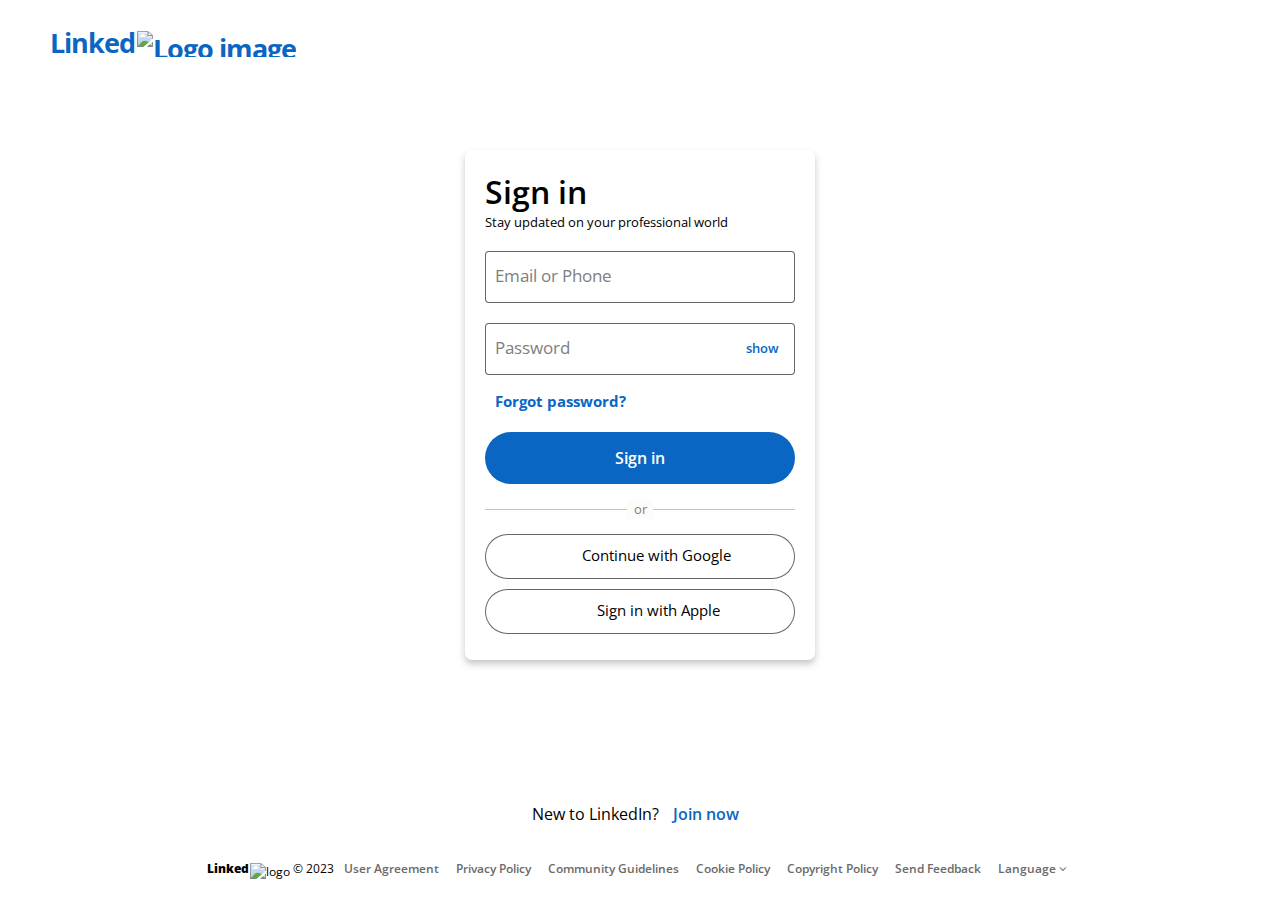
==== index.html @ b1aeb9d1 "3" ====
<!DOCTYPE html>
<html lang="en">

<head>
    <meta charset="UTF-8">
    <meta name="viewport" content="width=device-width, initial-scale=1.0">
    <title>LinkedIn Login, Sign in | LinkedIn</title>
    <link rel="icon" type="image/x-icon" href="/assets/favicon.ico">
    <!-- font-awesome link -->
    <link rel="stylesheet" href="https://cdnjs.cloudflare.com/ajax/libs/font-awesome/4.7.0/css/font-awesome.min.css">
    <!-- link styles sheet -->
    <link rel="stylesheet" href="styles.css">
    <script type="text/javascript" src="javascript.js"></script>
</head>

<body>
    <!-- Nav Bar -->
    <nav>
        <a href="index.html" class="logo_text">Linked<span><img class="logo_img" src="/assets/logo.png"
                    alt="Logo image"></span></a>
    </nav>

    <!-- Contant -->
    <div class="center">
        <h1>Sign in</h1>
        <p>Stay updated on your professional world</p>

        <div class="input-data">
            <input type="text" id="username" required>
            <label>Email or Phone</label>
        </div>

        <div class="input-data">
            <input type="password" id="password" required>
            <label>Password</label>

            <span class="hide_show" id="hide_show">
                <button style="display: block;" class="show" id="show">show</button>
                <button style="display: none;" class="hide" id="hide">hide</button>
            </span>
        </div>

        <div class="Forgotpassword">
            <a href="#">Forgot password?</a>
        </div>
        <div>
            <button class="Signin_button" type="button">Sign in</button>
        </div>

        <div class="divider">
            <hr class="hr-text" data-content="or">
        </div>

        <div>
            <button class="Signin_option_button google_button" type="button">Continue with Google </button>
            <button class="Signin_option_button apple_button" type="button"> Sign in with Apple</button>
        </div>
    </div>

    <div class="join-button">
        New to LinkedIn? <a href="#">Join now</a>
    </div>

    <!-- Footer  -->
    <footer>
        <label>Linked<span style="font-weight: normal;"><img src="assets/footer.png" alt="logo"> &copy;
                2023</span></label>
        <a href="#">User Agreement</a>
        <a href="#">Privacy Policy</a>
        <a href="#">Community Guidelines</a>
        <a href="#">Cookie Policy</a>
        <a href="#">Copyright Policy</a>
        <a href="#">Send Feedback</a>
        <a class="language" href="#">Language <span> <i class="fa fa-angle-down"></i></span></a>
    </footer>

</body>

</html>
---- styles.css ----
@import url('https://fonts.googleapis.com/css?family=Open Sans');
*{
    margin: 0;
    padding: 0;
    box-sizing: border-box;
    font-family: 'Open Sans';
}

body{
    margin: 0;
    padding: 0;
    height: 100vh;
    overflow: hidden;
  }

nav{
    padding: 25px 10px 0px 50px;
    margin: auto;
}
.logo_text{
    font-size: 20pt;
    font-weight: 700;
    color: #0A66C2;
    text-decoration: none;
    text-align: center;
    margin: auto;
    letter-spacing: -1px;
}

.logo_img{
    height: 30px;
    position: absolute;
    top: 29px;
    padding: 2px;
}

a{
    text-decoration: none;
}

.center{
    position: absolute;
    top: 45%;
    left: 50%;
    transform: translate(-50%, -50%);
    width: 350px;
    height: 510px;
    background: white;
    border-radius: 7px;
    box-shadow: 0px 4px 7px 0px #8888887a;
    padding: 20px;
  }

.center h1{
    font-weight: 600;
  }

.center p {
    font-size: 10pt;
  }

.input-data{
    height: 52px;
    width: 100%;
    margin-top: 20px;
    position: relative;
}

.input-data input{
    font-size: 13pt;
    height: 100%;
    width: 100%;
    border-radius: 4px;
    padding-left: 10px;
    padding-top: 15px;
    border: 1px solid rgba(0, 0, 0, 0.6);
}

.input-data input:focus{
    outline: 1px solid #0A66C2;
    border: 1px solid #0A66C2;
}

.input-data input:focus ~ label,
.input-data input:valid ~ label{
    transform: translateY(-15px);
    font-size: 10pt;
    color: #000;
}

.input-data label{
    position: absolute;
    font-size: 17px;
    bottom: 16px;
    left: 10px;
    color: gray;
    pointer-events: none;
    transition: all 0.2s ease;
}

.hide_show{
    position: absolute;
    right: 5px;
    top: 12px;
} 

.hide_show button{
    color: #0A66C2;
    background-color: transparent;
    border:  1px solid transparent; 
    font-weight: 600;
    padding: 3px 10px;
    border-radius: 50px;
}

.hide_show button:hover{
    background-color: #0a66c23d;
    border: 1px solid transparent;
}

.hide_show label{
    color: #0A66C2;
    font-size: 10pt !important; 
    font-weight: 600;
}

.Forgotpassword{
    margin-top: 15px;
}

.Forgotpassword a{
    font-size: 11pt;
    font-weight: bold;
    color: #0A66C2;
    padding: 5px 10px;
    border-radius: 50px;
    background-color: transparent;
    border: none;
}

.Forgotpassword a:hover{
    background-color: #0a66c23d;
    text-decoration: underline;
}

.Signin_button{
    margin-top: 20px;
    width: 100%;
    height: 52px;
    border-radius: 50px;
    border: none;
    cursor: pointer;
    background-color: #0A66C2;
    color: white;
    font-size: 12pt;
    font-weight: 600;
}

.Signin_button:hover{
    background-color: #004589;
}

.Signin_option_button{
    margin-top: 10px;
    width: 100%;
    height: 45px;
    border-radius: 50px;
    border: 1px solid rgba(0, 0, 0, 0.6);
    font-size: 11pt;
    background-color: white;
}

.Signin_option_button:hover{
    background-color: #c1c1c153;
    border-width: 2px;
}

.google_button:before {
    background: url("assets/google.png") no-repeat scroll center center / 100% auto rgba(0, 0, 0, 0);
    content: "";
    display: inline-block;
    color: #fff;
    height: 20px;
    margin-right: 13px;
    position: relative;
    top: -2px;
    vertical-align: middle;
    width: 20px;
}

.apple_button:before {
    background: url("assets/apple.png") no-repeat scroll center center / 100% auto rgba(0, 0, 0, 0);
    content: "";
    display: inline-block;
    color: #fff;
    height: 20px;
    margin-right: 13px;
    position: relative;
    top: -2px;
    vertical-align: middle;
    width: 20px;
}

.divider{
    padding-top: 15px;
    padding-bottom: 5px;
    text-align: center;
}


.hr-text {
    position: relative;
    outline: 0;
    border: 0;
    color: black;
    text-align: center;
    font-size: 10pt;
    height: 1.5em;
    &:before {
      content: '';
      background: #81807874;
      position: absolute;
      left: 0;
      top: 50%;
      width: 100%;
      height: 0.5px;
    }
    &:after {
      content: attr(data-content);
      position: relative;
      display: inline-block;
      color: black;
      padding: 0 .5em;
      line-height: 1.5em;
      color: #818078;
      background-color: #fcfcfa;
    }
  }

.join-button{
    position: absolute;
    left:0;
    right:0;
    bottom: 75px;
    text-align: center;
  }

.join-button a{
    padding: 5px 10px;
    border-radius: 50px;
    background-color: transparent;
    border: none;
    color: #0A66C2; 
    font-weight: 600;
}

.join-button a:hover{
    background-color: #0a66c23d;
    text-decoration: underline;
}

  footer {
    position:absolute;
    left:0;
    right:0;
    bottom:0;
    height: 40px;
    text-align: center;
    font-size: 9pt;
    font-weight: 600;
    
  }

  footer a{
    padding-left: 7px;
    padding-right: 7px;
    padding-bottom: 20px;
    color: #6b6b6b;
  }

  footer a:hover{
    text-decoration: underline;
  }

  .language:hover,
  .language span i:hover{
    color: #0A66C2;
    text-decoration: none;
  }

  footer label{
    font-weight: 800;
  }

  footer label img{
    height: 15px;
    position: relative;
    top: 3px;
    padding-left: 1px;
  }
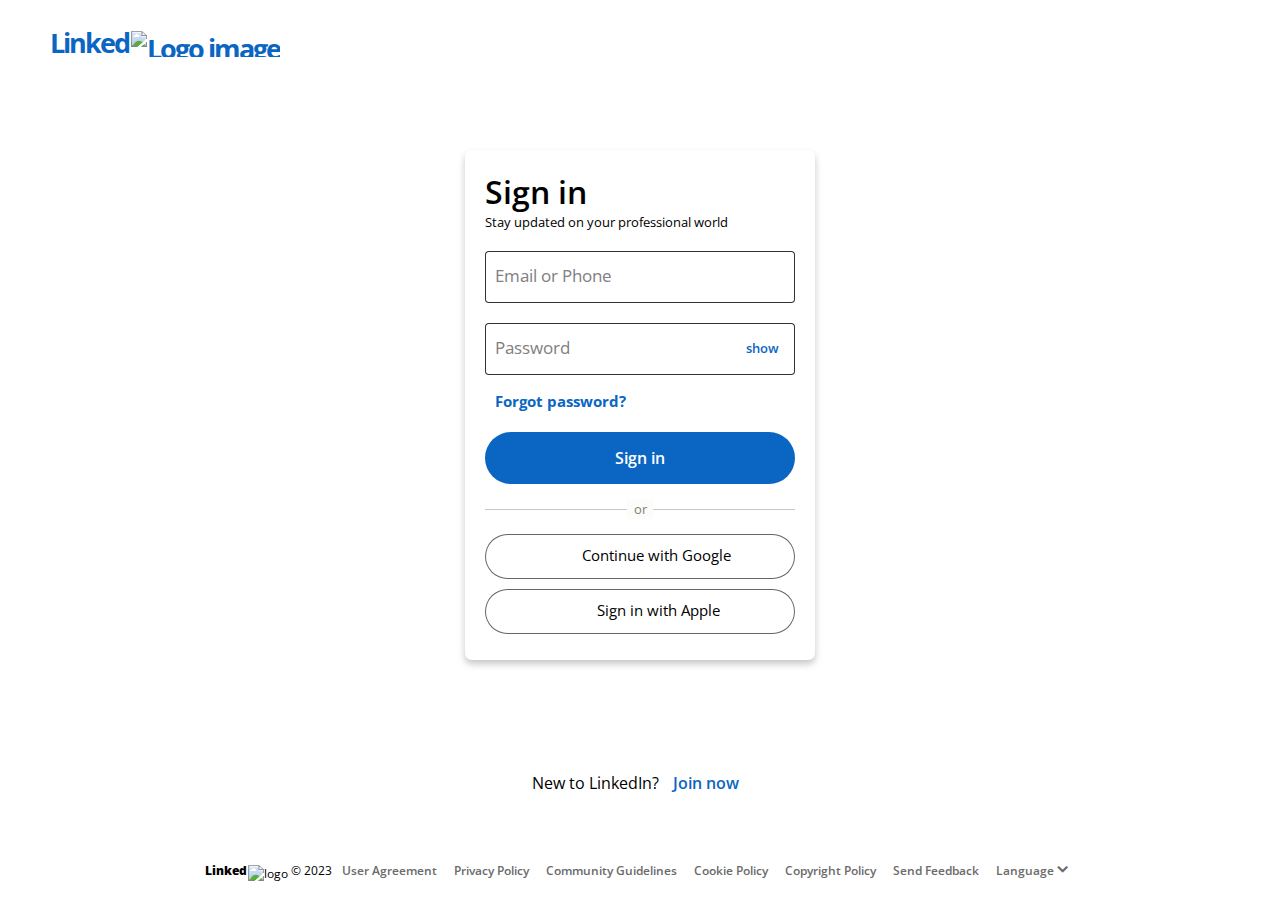
==== commit 2a3c54e4: "5" ====
--- a/index.html
+++ b/index.html
@@ -21,45 +21,49 @@
     </nav>
 
     <!-- Contant -->
-    <div class="center">
-        <h1>Sign in</h1>
-        <p>Stay updated on your professional world</p>
-
-        <div class="input-data">
-            <input type="text" id="username" required>
-            <label>Email or Phone</label>
+    <div style="display: flex; justify-content: space-between;">
+        <div class="center">
+            <h1>Sign in</h1>
+            <p>Stay updated on your professional world</p>
+    
+            <div class="input-data">
+                <input type="text" id="username" required>
+                <label>Email or Phone</label>
+            </div>
+    
+            <div class="input-data">
+                <input type="password" id="password" required>
+                <label>Password</label>
+    
+                <span class="hide_show" id="hide_show">
+                    <button style="display: block;" class="show" id="show">show</button>
+                    <button style="display: none;" class="hide" id="hide">hide</button>
+                </span>
+            </div>
+    
+            <div class="Forgotpassword">
+                <a href="#">Forgot password?</a>
+            </div>
+            <div>
+                <button class="Signin_button" type="button">Sign in</button>
+            </div>
+    
+            <div class="divider">
+                <hr class="hr-text" data-content="or">
+            </div>
+    
+            <div>
+                <button class="Signin_option_button google_button" type="button">Continue with Google </button>
+                <button class="Signin_option_button apple_button" type="button"> Sign in with Apple</button>
+            </div>
+        </div>
+    
+        <div class="join-button">
+            New to LinkedIn? <a href="#">Join now</a>
         </div>
 
-        <div class="input-data">
-            <input type="password" id="password" required>
-            <label>Password</label>
-
-            <span class="hide_show" id="hide_show">
-                <button style="display: block;" class="show" id="show">show</button>
-                <button style="display: none;" class="hide" id="hide">hide</button>
-            </span>
-        </div>
-
-        <div class="Forgotpassword">
-            <a href="#">Forgot password?</a>
-        </div>
-        <div>
-            <button class="Signin_button" type="button">Sign in</button>
-        </div>
-
-        <div class="divider">
-            <hr class="hr-text" data-content="or">
-        </div>
-
-        <div>
-            <button class="Signin_option_button google_button" type="button">Continue with Google </button>
-            <button class="Signin_option_button apple_button" type="button"> Sign in with Apple</button>
-        </div>
     </div>
-
-    <div class="join-button">
-        New to LinkedIn? <a href="#">Join now</a>
-    </div>
+    
 
     <!-- Footer  -->
     <footer>
--- a/styles.css
+++ b/styles.css
@@ -1,300 +1,372 @@
 @import url('https://fonts.googleapis.com/css?family=Open Sans');
-*{
-    margin: 0;
-    padding: 0;
-    box-sizing: border-box;
-    font-family: 'Open Sans';
-}
-
-body{
-    margin: 0;
-    padding: 0;
-    height: 100vh;
-    overflow: hidden;
-  }
-
-nav{
-    padding: 25px 10px 0px 50px;
-    margin: auto;
-}
-.logo_text{
-    font-size: 20pt;
-    font-weight: 700;
-    color: #0A66C2;
-    text-decoration: none;
-    text-align: center;
-    margin: auto;
-    letter-spacing: -1px;
-}
-
-.logo_img{
-    height: 30px;
+@import url('https://fonts.cdnfonts.com/css/sequel');
+
+* {
+  margin: 0;
+  padding: 0;
+  box-sizing: border-box;
+  font-family: 'Open Sans';
+}
+
+body {
+  padding: 25px 50px;
+  height: 100vh;
+}
+
+nav {
+  padding: 0;
+  margin: auto;
+}
+
+.logo_text {
+  font-size: 20pt;
+  font-weight: 700;
+  color: #0A66C2;
+  text-decoration: none;
+  text-align: center;
+  margin: auto;
+  letter-spacing: -2px;
+}
+
+.logo_img {
+  height: 30px;
+  position: absolute;
+  top: 29px;
+  padding: 2px;
+}
+
+a {
+  text-decoration: none;
+}
+
+.center {
+  position: absolute;
+  top: 45%;
+  left: 50%;
+  transform: translate(-50%, -50%);
+  width: 350px;
+  height: 510px;
+  background: white;
+  border-radius: 7px;
+  box-shadow: 0px 4px 7px 0px #8888887a;
+  padding: 20px;
+}
+
+.center h1 {
+  font-weight: 600;
+}
+
+.center p {
+  font-size: 10pt;
+}
+
+.input-data {
+  height: 52px;
+  width: 100%;
+  margin-top: 20px;
+  position: relative;
+}
+
+.input-data input {
+  font-size: 13pt;
+  height: 100%;
+  width: 100%;
+  border-radius: 4px;
+  padding-left: 10px;
+  padding-top: 15px;
+  border: 1px solid rgba(0, 0, 0, 0.805);
+}
+
+.input-data input:focus {
+  outline: 1px solid #0A66C2;
+  border: 1px solid #0A66C2;
+}
+
+.input-data input:focus~label,
+.input-data input:valid~label {
+  transform: translateY(-15px);
+  font-size: 10pt;
+  color: #000;
+}
+
+.input-data label {
+  position: absolute;
+  font-size: 17px;
+  bottom: 16px;
+  left: 10px;
+  color: gray;
+  pointer-events: none;
+  transition: all 0.2s ease;
+}
+
+.hide_show {
+  position: absolute;
+  right: 5px;
+  top: 12px;
+}
+
+.hide_show button {
+  color: #0A66C2;
+  background-color: transparent;
+  border: 1px solid transparent;
+  font-weight: 600;
+  padding: 3px 10px;
+  border-radius: 50px;
+}
+
+.hide_show button:hover {
+  background-color: #0a66c23d !important;
+  border: 1px solid transparent;
+  cursor: pointer;
+}
+
+.hide_show label {
+  color: #0A66C2;
+  font-size: 10pt !important;
+  font-weight: 600;
+}
+
+.Forgotpassword {
+  margin-top: 15px;
+}
+
+.Forgotpassword a {
+  font-size: 11pt;
+  font-weight: bold;
+  color: #0A66C2;
+  padding: 5px 10px;
+  border-radius: 50px;
+  background-color: transparent;
+  border: none;
+}
+
+.Forgotpassword a:hover {
+  background-color: #0a66c23d;
+  text-decoration: underline;
+}
+
+.Signin_button {
+  margin-top: 20px;
+  width: 100%;
+  height: 52px;
+  border-radius: 50px;
+  border: none;
+  cursor: pointer;
+  background-color: #0A66C2;
+  color: white;
+  font-size: 12pt;
+  font-weight: 600;
+}
+
+.Signin_button:hover {
+  background-color: #004589;
+}
+
+.Signin_option_button {
+  margin-top: 10px;
+  width: 100%;
+  height: 45px;
+  border-radius: 50px;
+  border: 1px solid rgba(0, 0, 0, 0.6);
+  font-size: 11pt;
+  background-color: white;
+  cursor: pointer;
+}
+
+.Signin_option_button:hover {
+  background-color: #c1c1c153;
+  border-width: 2px;
+}
+
+.google_button:before {
+  background: url("assets/google.png") no-repeat scroll center center / 100% auto rgba(0, 0, 0, 0);
+  content: "";
+  display: inline-block;
+  color: #fff;
+  height: 20px;
+  margin-right: 13px;
+  position: relative;
+  top: -2px;
+  vertical-align: middle;
+  width: 20px;
+}
+
+.apple_button:before {
+  background: url("assets/apple.png") no-repeat scroll center center / 100% auto rgba(0, 0, 0, 0);
+  content: "";
+  display: inline-block;
+  color: #fff;
+  height: 20px;
+  margin-right: 13px;
+  position: relative;
+  top: -2px;
+  vertical-align: middle;
+  width: 20px;
+}
+
+.divider {
+  padding-top: 15px;
+  padding-bottom: 5px;
+  text-align: center;
+}
+
+.hr-text {
+  position: relative;
+  outline: 0;
+  border: 0;
+  color: black;
+  text-align: center;
+  font-size: 10pt;
+  height: 1.5em;
+
+  &:before {
+    content: '';
+    background: #81807874;
     position: absolute;
-    top: 29px;
-    padding: 2px;
-}
-
-a{
-    text-decoration: none;
-}
-
-.center{
-    position: absolute;
-    top: 45%;
+    left: 0;
+    top: 50%;
+    width: 100%;
+    height: 0.5px;
+  }
+
+  &:after {
+    content: attr(data-content);
+    position: relative;
+    display: inline-block;
+    color: black;
+    padding: 0 .5em;
+    line-height: 1.5em;
+    color: #818078;
+    background-color: #fcfcfa;
+  }
+}
+
+.join-button {
+  position: absolute;
+  top: 87%;
+  left: 50%;
+  transform: translate(-50%, -50%);
+  text-align: center;
+}
+
+.join-button a {
+  padding: 5px 10px;
+  border-radius: 50px;
+  background-color: transparent;
+  border: none;
+  color: #0A66C2;
+  font-weight: 600;
+}
+
+.join-button a:hover {
+  background-color: #0a66c23d;
+  text-decoration: underline;
+}
+
+footer {
+  position: absolute;
+  left: 0;
+  right: 0;
+  bottom: 0;
+  height: 40px;
+  text-align: center;
+  font-size: 9pt;
+  font-weight: 600;
+
+}
+
+footer a {
+  padding-left: 7px;
+  padding-right: 7px;
+  padding-bottom: 20px;
+  color: #6b6b6b;
+}
+
+footer a:hover {
+  text-decoration: underline;
+}
+
+.language span i{
+  font-size: 13pt;
+  font-weight: 600;
+}
+
+.language:hover,
+.language span i:hover {
+  color: #0A66C2;
+  text-decoration: none;
+}
+
+footer label {
+  font-weight: 800;
+}
+
+footer label img {
+  height: 15px;
+  position: relative;
+  top: 3px;
+  padding-left: 1px;
+}
+
+
+@media screen and (max-width: 768px) {
+
+  body {
+    padding: 25px 25px;
+  }
+
+  .center {
+    top: 51%;
     left: 50%;
-    transform: translate(-50%, -50%);
-    width: 350px;
+    width: 390px;
     height: 510px;
-    background: white;
-    border-radius: 7px;
-    box-shadow: 0px 4px 7px 0px #8888887a;
-    padding: 20px;
-  }
-
-.center h1{
-    font-weight: 600;
-  }
-
-.center p {
-    font-size: 10pt;
-  }
-
-.input-data{
-    height: 52px;
-    width: 100%;
-    margin-top: 20px;
-    position: relative;
-}
-
-.input-data input{
-    font-size: 13pt;
-    height: 100%;
-    width: 100%;
-    border-radius: 4px;
-    padding-left: 10px;
-    padding-top: 15px;
-    border: 1px solid rgba(0, 0, 0, 0.6);
-}
-
-.input-data input:focus{
-    outline: 1px solid #0A66C2;
-    border: 1px solid #0A66C2;
-}
-
-.input-data input:focus ~ label,
-.input-data input:valid ~ label{
-    transform: translateY(-15px);
-    font-size: 10pt;
-    color: #000;
-}
-
-.input-data label{
-    position: absolute;
-    font-size: 17px;
-    bottom: 16px;
-    left: 10px;
-    color: gray;
-    pointer-events: none;
-    transition: all 0.2s ease;
-}
-
-.hide_show{
-    position: absolute;
-    right: 5px;
-    top: 12px;
-} 
-
-.hide_show button{
-    color: #0A66C2;
-    background-color: transparent;
-    border:  1px solid transparent; 
-    font-weight: 600;
-    padding: 3px 10px;
-    border-radius: 50px;
-}
-
-.hide_show button:hover{
-    background-color: #0a66c23d;
-    border: 1px solid transparent;
-}
-
-.hide_show label{
-    color: #0A66C2;
-    font-size: 10pt !important; 
-    font-weight: 600;
-}
-
-.Forgotpassword{
-    margin-top: 15px;
-}
-
-.Forgotpassword a{
-    font-size: 11pt;
-    font-weight: bold;
-    color: #0A66C2;
-    padding: 5px 10px;
-    border-radius: 50px;
-    background-color: transparent;
-    border: none;
-}
-
-.Forgotpassword a:hover{
-    background-color: #0a66c23d;
-    text-decoration: underline;
-}
-
-.Signin_button{
-    margin-top: 20px;
-    width: 100%;
-    height: 52px;
-    border-radius: 50px;
-    border: none;
-    cursor: pointer;
-    background-color: #0A66C2;
-    color: white;
-    font-size: 12pt;
-    font-weight: 600;
-}
-
-.Signin_button:hover{
-    background-color: #004589;
-}
-
-.Signin_option_button{
-    margin-top: 10px;
-    width: 100%;
-    height: 45px;
-    border-radius: 50px;
-    border: 1px solid rgba(0, 0, 0, 0.6);
-    font-size: 11pt;
-    background-color: white;
-}
-
-.Signin_option_button:hover{
-    background-color: #c1c1c153;
-    border-width: 2px;
-}
-
-.google_button:before {
-    background: url("assets/google.png") no-repeat scroll center center / 100% auto rgba(0, 0, 0, 0);
-    content: "";
-    display: inline-block;
-    color: #fff;
-    height: 20px;
-    margin-right: 13px;
-    position: relative;
-    top: -2px;
-    vertical-align: middle;
-    width: 20px;
-}
-
-.apple_button:before {
-    background: url("assets/apple.png") no-repeat scroll center center / 100% auto rgba(0, 0, 0, 0);
-    content: "";
-    display: inline-block;
-    color: #fff;
-    height: 20px;
-    margin-right: 13px;
-    position: relative;
-    top: -2px;
-    vertical-align: middle;
-    width: 20px;
-}
-
-.divider{
-    padding-top: 15px;
-    padding-bottom: 5px;
-    text-align: center;
-}
-
-
-.hr-text {
-    position: relative;
-    outline: 0;
-    border: 0;
-    color: black;
-    text-align: center;
-    font-size: 10pt;
-    height: 1.5em;
-    &:before {
-      content: '';
-      background: #81807874;
-      position: absolute;
-      left: 0;
-      top: 50%;
-      width: 100%;
-      height: 0.5px;
-    }
-    &:after {
-      content: attr(data-content);
-      position: relative;
-      display: inline-block;
-      color: black;
-      padding: 0 .5em;
-      line-height: 1.5em;
-      color: #818078;
-      background-color: #fcfcfa;
-    }
-  }
-
-.join-button{
-    position: absolute;
-    left:0;
-    right:0;
-    bottom: 75px;
-    text-align: center;
-  }
-
-.join-button a{
-    padding: 5px 10px;
-    border-radius: 50px;
-    background-color: transparent;
-    border: none;
-    color: #0A66C2; 
-    font-weight: 600;
-}
-
-.join-button a:hover{
-    background-color: #0a66c23d;
-    text-decoration: underline;
-}
+    background: transparent;
+    box-shadow: none;
+  }
 
   footer {
-    position:absolute;
-    left:0;
-    right:0;
-    bottom:0;
-    height: 40px;
-    text-align: center;
-    font-size: 9pt;
-    font-weight: 600;
-    
-  }
-
-  footer a{
-    padding-left: 7px;
-    padding-right: 7px;
-    padding-bottom: 20px;
-    color: #6b6b6b;
-  }
-
-  footer a:hover{
-    text-decoration: underline;
-  }
-
-  .language:hover,
-  .language span i:hover{
-    color: #0A66C2;
-    text-decoration: none;
-  }
-
-  footer label{
-    font-weight: 800;
-  }
-
-  footer label img{
-    height: 15px;
-    position: relative;
-    top: 3px;
-    padding-left: 1px;
-  }
+    display: none;
+  }
+
+  .join-button {
+    top: 93%;
+  }
+
+}
+
+@media screen and (max-width: 425px) {
+
+  body {
+    padding: 25px 10vw;
+  }
+
+  .center {
+    width: 90vw;
+  }
+
+}
+
+/* display height */
+@media screen and (min-height: 1024px) {
+
+  .join-button {
+    top: 75vh;
+  }
+}
+
+@media screen and (max-height: 700px) {
+
+  .join-button {
+    top: 600px;
+  }
+
+  .center {
+    top: 320px;
+  }
+
+  footer{
+    top: 660px;
+  }
+
+}
+
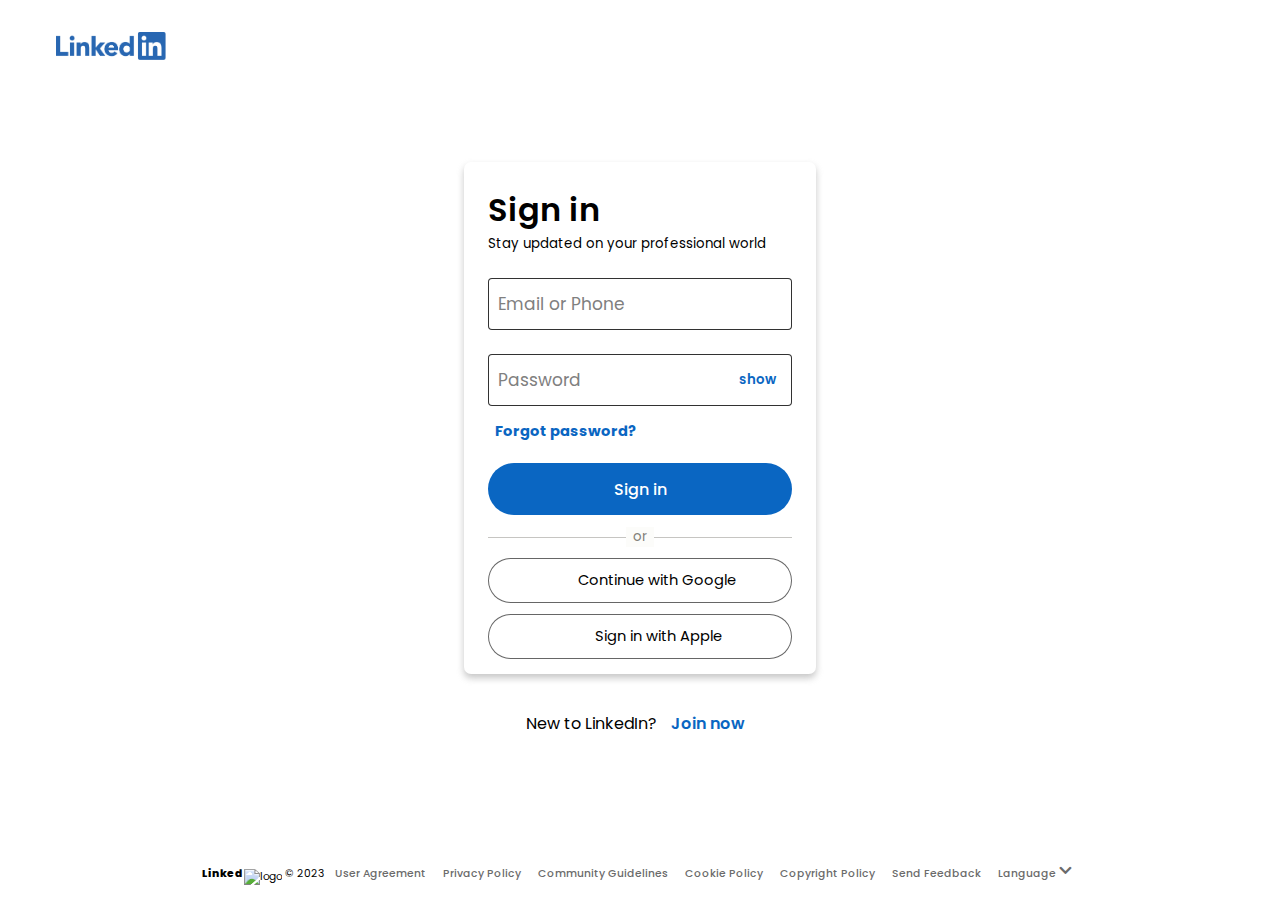
==== commit ce7666e2: "6" ====
--- a/index.html
+++ b/index.html
@@ -15,55 +15,57 @@
 
 <body>
     <!-- Nav Bar -->
-    <nav>
-        <a href="index.html" class="logo_text">Linked<span><img class="logo_img" src="/assets/logo.png"
-                    alt="Logo image"></span></a>
-    </nav>
+    <div class="navBar">
+        <nav>
+            <a href="index.html"><img class="logo_img" src="/assets/logo.png" alt="Logo image"></span></a>
+        </nav>
+    </div>
+
 
     <!-- Contant -->
-    <div style="display: flex; justify-content: space-between;">
+    <div class="main">
         <div class="center">
             <h1>Sign in</h1>
             <p>Stay updated on your professional world</p>
-    
+
             <div class="input-data">
                 <input type="text" id="username" required>
                 <label>Email or Phone</label>
             </div>
-    
+
             <div class="input-data">
                 <input type="password" id="password" required>
                 <label>Password</label>
-    
+
                 <span class="hide_show" id="hide_show">
                     <button style="display: block;" class="show" id="show">show</button>
                     <button style="display: none;" class="hide" id="hide">hide</button>
                 </span>
             </div>
-    
+
             <div class="Forgotpassword">
                 <a href="#">Forgot password?</a>
             </div>
             <div>
                 <button class="Signin_button" type="button">Sign in</button>
             </div>
-    
+
             <div class="divider">
                 <hr class="hr-text" data-content="or">
             </div>
-    
+
             <div>
                 <button class="Signin_option_button google_button" type="button">Continue with Google </button>
                 <button class="Signin_option_button apple_button" type="button"> Sign in with Apple</button>
             </div>
         </div>
-    
+
         <div class="join-button">
             New to LinkedIn? <a href="#">Join now</a>
         </div>
 
     </div>
-    
+
 
     <!-- Footer  -->
     <footer>
--- a/styles.css
+++ b/styles.css
@@ -1,15 +1,16 @@
-@import url('https://fonts.googleapis.com/css?family=Open Sans');
+@import url('https://fonts.googleapis.com/css?family=Poppins');
 @import url('https://fonts.cdnfonts.com/css/sequel');
+/* @import url(https://fonts.googleapis.com/css?family=Poppins:100,100italic,200,200italic,300,300italic,regular,italic,500,500italic,600,600italic,700,700italic,800,800italic,900,900italic); */
 
 * {
   margin: 0;
   padding: 0;
   box-sizing: border-box;
-  font-family: 'Open Sans';
+  font-family: 'Poppins';
 }
 
 body {
-  padding: 25px 50px;
+  padding: 0;
   height: 100vh;
 }
 
@@ -18,41 +19,42 @@
   margin: auto;
 }
 
-.logo_text {
-  font-size: 20pt;
-  font-weight: 700;
-  color: #0A66C2;
-  text-decoration: none;
-  text-align: center;
+.navBar {
+  padding: 32px 0px 0px 56px;
   margin: auto;
-  letter-spacing: -2px;
 }
 
 .logo_img {
-  height: 30px;
-  position: absolute;
-  top: 29px;
-  padding: 2px;
+  height: 28px;
+  position: absolute;
+  top: 32px;
+  padding: 0;
 }
 
 a {
   text-decoration: none;
 }
 
-.center {
-  position: absolute;
-  top: 45%;
+.main {
+  position: absolute;
+  top: 50%;
   left: 50%;
   transform: translate(-50%, -50%);
-  width: 350px;
-  height: 510px;
-  background: white;
+  width: 352px;
+  height: 576px;
+}
+
+.center {
+  width: 100%;
+  height: 512px;
+  background: transparent;
   border-radius: 7px;
   box-shadow: 0px 4px 7px 0px #8888887a;
-  padding: 20px;
+  padding: 24px;
 }
 
 .center h1 {
+  /* font-size: 22pt; */
   font-weight: 600;
 }
 
@@ -63,7 +65,7 @@
 .input-data {
   height: 52px;
   width: 100%;
-  margin-top: 20px;
+  margin-top: 24px;
   position: relative;
 }
 
@@ -92,7 +94,7 @@
 .input-data label {
   position: absolute;
   font-size: 17px;
-  bottom: 16px;
+  bottom: 13px;
   left: 10px;
   color: gray;
   pointer-events: none;
@@ -127,14 +129,14 @@
 }
 
 .Forgotpassword {
-  margin-top: 15px;
+  margin-top: 12px;
 }
 
 .Forgotpassword a {
   font-size: 11pt;
   font-weight: bold;
   color: #0A66C2;
-  padding: 5px 10px;
+  padding: 6px 7px;
   border-radius: 50px;
   background-color: transparent;
   border: none;
@@ -155,7 +157,7 @@
   background-color: #0A66C2;
   color: white;
   font-size: 12pt;
-  font-weight: 600;
+  font-weight: 500;
 }
 
 .Signin_button:hover {
@@ -163,7 +165,7 @@
 }
 
 .Signin_option_button {
-  margin-top: 10px;
+  margin-top: 11px;
   width: 100%;
   height: 45px;
   border-radius: 50px;
@@ -205,8 +207,7 @@
 }
 
 .divider {
-  padding-top: 15px;
-  padding-bottom: 5px;
+  padding-top: 12px;
   text-align: center;
 }
 
@@ -242,10 +243,12 @@
 }
 
 .join-button {
-  position: absolute;
-  top: 87%;
-  left: 50%;
-  transform: translate(-50%, -50%);
+  top: 32px;
+  height: 32px;
+  position: relative;
+  font-size: 12pt;
+  font-weight: 400;
+  line-height: 35px;
   text-align: center;
 }
 
@@ -270,8 +273,8 @@
   bottom: 0;
   height: 40px;
   text-align: center;
-  font-size: 9pt;
-  font-weight: 600;
+  font-size: 8pt;
+  font-weight: 500;
 
 }
 
@@ -286,8 +289,8 @@
   text-decoration: underline;
 }
 
-.language span i{
-  font-size: 13pt;
+.language span i {
+  font-size: 15pt;
   font-weight: 600;
 }
 
@@ -310,63 +313,45 @@
 
 
 @media screen and (max-width: 768px) {
-
-  body {
-    padding: 25px 25px;
+  .navBar {
+    padding: 32px 0px 0px 30px;
+  }
+
+  .main {
+    top: 50%;
+    left: 50%;
+    width: 400px;
+    height: 510px;
   }
 
   .center {
-    top: 51%;
-    left: 50%;
-    width: 390px;
-    height: 510px;
-    background: transparent;
+    background-color: transparent;
     box-shadow: none;
+  }
+
+  .join-button {
+    top: 10px;
   }
 
   footer {
     display: none;
   }
 
-  .join-button {
-    top: 93%;
-  }
 
 }
 
 @media screen and (max-width: 425px) {
 
-  body {
-    padding: 25px 10vw;
-  }
-
-  .center {
-    width: 90vw;
-  }
-
-}
-
-/* display height */
-@media screen and (min-height: 1024px) {
-
-  .join-button {
-    top: 75vh;
-  }
-}
-
-@media screen and (max-height: 700px) {
-
-  .join-button {
-    top: 600px;
-  }
-
-  .center {
-    top: 320px;
-  }
-
-  footer{
-    top: 660px;
-  }
-
-}
-
+  .navBar {
+    padding: 30px;
+  }
+
+  .main {
+    position: absolute;
+    top: 345px;
+    left: 50%;
+    width: 95vw;
+    height: 576px;
+  }
+
+}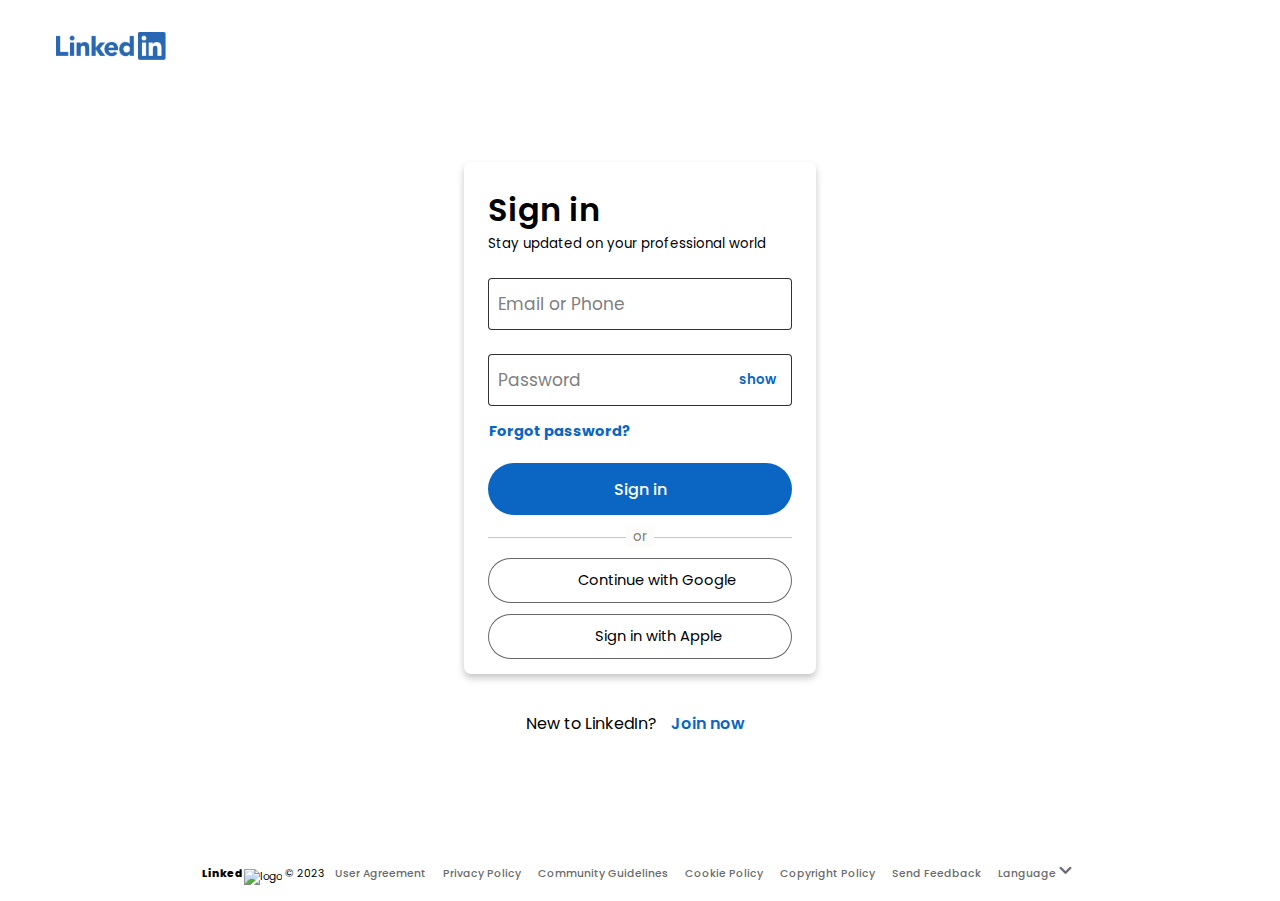
==== commit 118dbaff: "6" ====
--- a/index.html
+++ b/index.html
@@ -10,14 +10,14 @@
     <link rel="stylesheet" href="https://cdnjs.cloudflare.com/ajax/libs/font-awesome/4.7.0/css/font-awesome.min.css">
     <!-- link styles sheet -->
     <link rel="stylesheet" href="styles.css">
-    <script type="text/javascript" src="javascript.js"></script>
+    <script src="javascript.js"></script>
 </head>
 
 <body>
     <!-- Nav Bar -->
     <div class="navBar">
         <nav>
-            <a href="index.html"><img class="logo_img" src="/assets/logo.png" alt="Logo image"></span></a>
+            <a href="index.html"><img class="logo-img" src="/assets/logo.png" alt="Logo image"></span></a>
         </nav>
     </div>
 
@@ -37,7 +37,7 @@
                 <input type="password" id="password" required>
                 <label>Password</label>
 
-                <span class="hide_show" id="hide_show">
+                <span class="hide-show" id="hide-show">
                     <button style="display: block;" class="show" id="show">show</button>
                     <button style="display: none;" class="hide" id="hide">hide</button>
                 </span>
@@ -47,7 +47,7 @@
                 <a href="#">Forgot password?</a>
             </div>
             <div>
-                <button class="Signin_button" type="button">Sign in</button>
+                <button class="Signin-button" type="button">Sign in</button>
             </div>
 
             <div class="divider">
@@ -55,8 +55,8 @@
             </div>
 
             <div>
-                <button class="Signin_option_button google_button" type="button">Continue with Google </button>
-                <button class="Signin_option_button apple_button" type="button"> Sign in with Apple</button>
+                <button class="Signin-option-button google-button" type="button">Continue with Google </button>
+                <button class="Signin-option-button apple-button" type="button"> Sign in with Apple</button>
             </div>
         </div>
 
--- a/styles.css
+++ b/styles.css
@@ -1,6 +1,4 @@
 @import url('https://fonts.googleapis.com/css?family=Poppins');
-@import url('https://fonts.cdnfonts.com/css/sequel');
-/* @import url(https://fonts.googleapis.com/css?family=Poppins:100,100italic,200,200italic,300,300italic,regular,italic,500,500italic,600,600italic,700,700italic,800,800italic,900,900italic); */
 
 * {
   margin: 0;
@@ -14,17 +12,14 @@
   height: 100vh;
 }
 
-nav {
-  padding: 0;
-  margin: auto;
-}
+
 
 .navBar {
   padding: 32px 0px 0px 56px;
   margin: auto;
 }
 
-.logo_img {
+.logo-img {
   height: 28px;
   position: absolute;
   top: 32px;
@@ -101,13 +96,13 @@
   transition: all 0.2s ease;
 }
 
-.hide_show {
+.hide-show {
   position: absolute;
   right: 5px;
   top: 12px;
 }
 
-.hide_show button {
+.hide-show button {
   color: #0A66C2;
   background-color: transparent;
   border: 1px solid transparent;
@@ -116,13 +111,13 @@
   border-radius: 50px;
 }
 
-.hide_show button:hover {
+.hide-show button:hover {
   background-color: #0a66c23d !important;
   border: 1px solid transparent;
   cursor: pointer;
 }
 
-.hide_show label {
+.hide-show label {
   color: #0A66C2;
   font-size: 10pt !important;
   font-weight: 600;
@@ -130,6 +125,7 @@
 
 .Forgotpassword {
   margin-top: 12px;
+  margin-left: -6px;
 }
 
 .Forgotpassword a {
@@ -147,7 +143,7 @@
   text-decoration: underline;
 }
 
-.Signin_button {
+.Signin-button {
   margin-top: 20px;
   width: 100%;
   height: 52px;
@@ -160,11 +156,11 @@
   font-weight: 500;
 }
 
-.Signin_button:hover {
+.Signin-button:hover {
   background-color: #004589;
 }
 
-.Signin_option_button {
+.Signin-option-button {
   margin-top: 11px;
   width: 100%;
   height: 45px;
@@ -175,12 +171,12 @@
   cursor: pointer;
 }
 
-.Signin_option_button:hover {
+.Signin-option-button:hover {
   background-color: #c1c1c153;
   border-width: 2px;
 }
 
-.google_button:before {
+.google-button:before {
   background: url("assets/google.png") no-repeat scroll center center / 100% auto rgba(0, 0, 0, 0);
   content: "";
   display: inline-block;
@@ -193,7 +189,7 @@
   width: 20px;
 }
 
-.apple_button:before {
+.apple-button:before {
   background: url("assets/apple.png") no-repeat scroll center center / 100% auto rgba(0, 0, 0, 0);
   content: "";
   display: inline-block;
